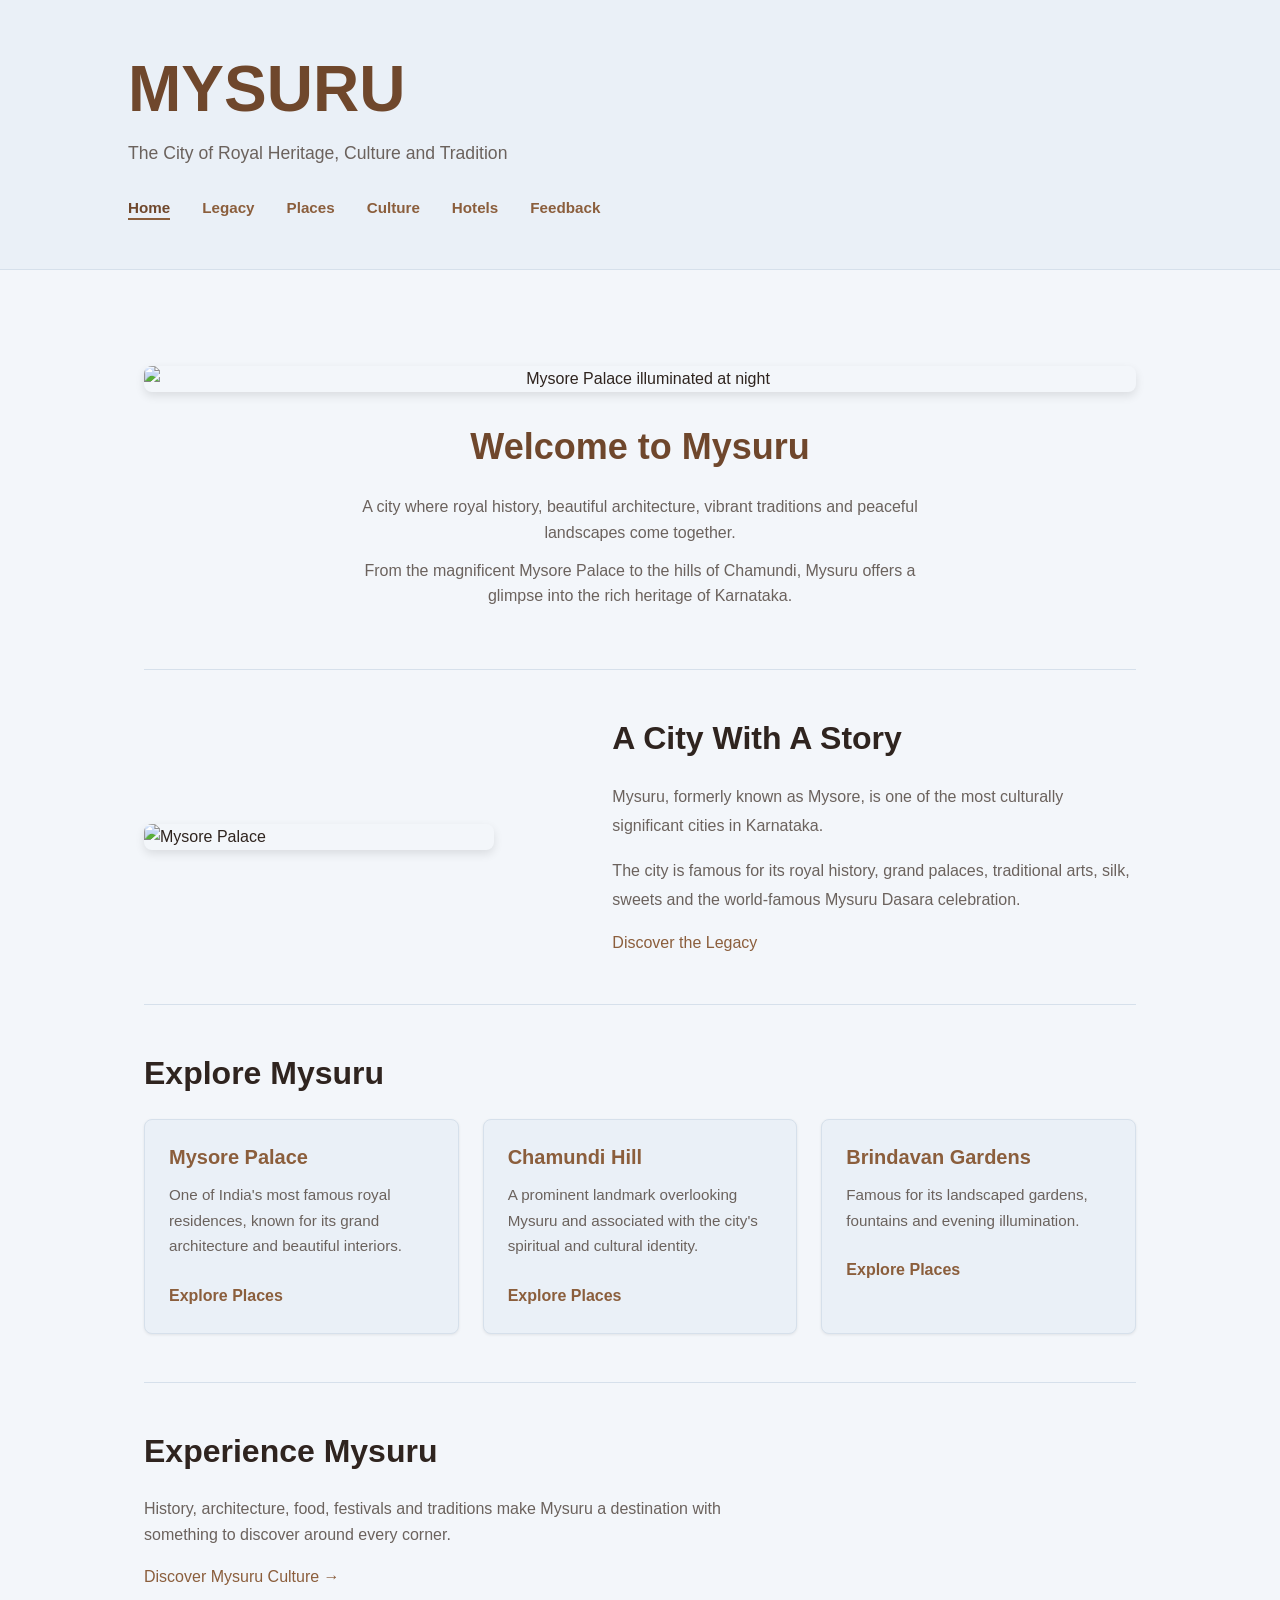
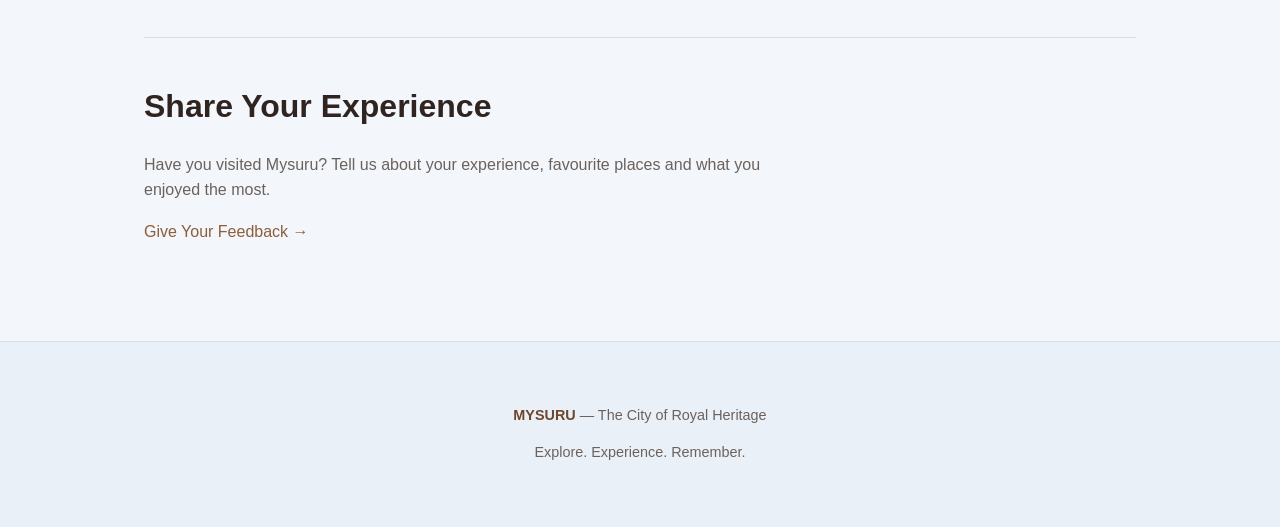
==== index.html @ b96c1b24 "Add Mysuru website" ====
<!DOCTYPE html>
<html lang="en">

<head>
    <meta charset="UTF-8">
    <meta name="viewport" content="width=device-width, initial-scale=1.0">

    <title>Mysuru | The City of Royal Heritage</title>

    <meta name="description"
        content="Discover Mysuru, its royal heritage, magnificent landmarks, rich culture and famous attractions.">

    <link rel="stylesheet" href="style.css">
</head>

<body class="page-home">

    <a href="#main-content" class="skip-link">
        Skip to main content
    </a>

    <header>

        <h1>MYSURU</h1>

        <p>
            The City of Royal Heritage, Culture and Tradition
        </p>

        <nav>
            <ul>
                <li><a href="index.html">Home</a></li>
                <li><a href="legacy.html">Legacy</a></li>
                <li><a href="places.html">Places</a></li>
                <li><a href="culture.html">Culture</a></li>
                <li><a href="hotels.html">Hotels</a></li>
                <li><a href="feedback.html">Feedback</a></li>
            </ul>
        </nav>

    </header>


    <main id="main-content">

        <section id="hero">

            <img src="images/mysuru-palace.jpeg"
                alt="Mysore Palace illuminated at night">

            <h2>Welcome to Mysuru</h2>

            <p>
                A city where royal history, beautiful architecture,
                vibrant traditions and peaceful landscapes come together.
            </p>

            <p>
                From the magnificent Mysore Palace to the hills of
                Chamundi, Mysuru offers a glimpse into the rich heritage
                of Karnataka.
            </p>

        </section>


        <section id="about">

            <img src="images/mysuru-palace.jpeg"
                alt="Mysore Palace">

            <div>

                <h2>A City With A Story</h2>

                <p>
                    Mysuru, formerly known as Mysore, is one of the most
                    culturally significant cities in Karnataka.
                </p>

                <p>
                    The city is famous for its royal history, grand
                    palaces, traditional arts, silk, sweets and the
                    world-famous Mysuru Dasara celebration.
                </p>

                <a href="legacy.html">
                    Discover the Legacy
                </a>

            </div>

        </section>


        <section id="places">

            <h2>Explore Mysuru</h2>

            <div id="projects">

                <article>

                    <h3>Mysore Palace</h3>

                    <p>
                        One of India's most famous royal residences,
                        known for its grand architecture and beautiful
                        interiors.
                    </p>

                    <a href="places.html">
                        Explore Places
                    </a>

                </article>


                <article>

                    <h3>Chamundi Hill</h3>

                    <p>
                        A prominent landmark overlooking Mysuru and
                        associated with the city's spiritual and cultural
                        identity.
                    </p>

                    <a href="places.html">
                        Explore Places
                    </a>

                </article>


                <article>

                    <h3>Brindavan Gardens</h3>

                    <p>
                        Famous for its landscaped gardens, fountains and
                        evening illumination.
                    </p>

                    <a href="places.html">
                        Explore Places
                    </a>

                </article>

            </div>

        </section>


        <section>

            <h2>Experience Mysuru</h2>

            <p>
                History, architecture, food, festivals and traditions
                make Mysuru a destination with something to discover
                around every corner.
            </p>

            <a href="culture.html">
                Discover Mysuru Culture →
            </a>

        </section>


        <section>

            <h2>Share Your Experience</h2>

            <p>
                Have you visited Mysuru? Tell us about your experience,
                favourite places and what you enjoyed the most.
            </p>

            <a href="feedback.html">
                Give Your Feedback →
            </a>

        </section>

    </main>


    <footer>

        <p>
            <strong>MYSURU</strong> — The City of Royal Heritage
        </p>

        <p>
            Explore. Experience. Remember.
        </p>

    </footer>

</body>

</html>
---- style.css ----
:root {
    --ink: #2f241f;
    --muted: #6b625d;
    --paper: #ffffff;
    --wash: #faf7f2;

    --accent: #8b5e3c;
    --accent-dark: #6f472c;
    --accent-light: #c89b6d;

    --highlight: #b8860b;

    --line: #e5ddd5;

    --radius: 8px;
    --space: 1rem;

    --shadow-sm: 0 1px 3px rgba(0, 0, 0, 0.08);
    --shadow-md: 0 4px 10px rgba(0, 0, 0, 0.10);

    --transition: all 200ms ease-in-out;
}


/* ------------------------------
   BASIC RESET
------------------------------ */

*,
*::before,
*::after {
    box-sizing: border-box;
}


body {
    margin: 0;

    font-family: -apple-system, BlinkMacSystemFont,
        "Segoe UI", Roboto, "Helvetica Neue", Arial, sans-serif;

    font-size: 1rem;
    line-height: 1.6;

    color: var(--ink);
    background-color: var(--page-bg, var(--paper));
}


.page-home {
    --page-bg: #f3f6fa;
    --wash: #eaf0f7;
    --line: #d6e0eb;
}


.page-legacy {
    --page-bg: #fbf4e8;
    --wash: #f3e6cd;
    --line: #e5d4b6;
}


.page-places {
    --page-bg: #eff7f1;
    --wash: #e1efe4;
    --line: #cfe1d4;
}


.page-culture {
    --page-bg: #fbf0f3;
    --wash: #f6e3e9;
    --line: #e9ccd5;
}


.page-hotels {
    --page-bg: #eef6f8;
    --wash: #dfedf1;
    --line: #c9dfe5;
}


/* ------------------------------
   HEADINGS
------------------------------ */

h1,
h2,
h3 {
    margin: 0;
    font-weight: 700;
    line-height: 1.3;
}


h1 {
    font-size: clamp(2.5rem, 8vw, 4rem);
    margin-bottom: 0.5rem;
}


h2 {
    font-size: 2rem;
    margin-bottom: 1.5rem;
}


h3 {
    font-size: 1.25rem;
    margin-bottom: 0.75rem;
}


/* ------------------------------
   LINKS
------------------------------ */

a {
    color: var(--accent);
    text-decoration: none;

    transition: var(--transition);
}


a:hover {
    color: var(--accent-dark);
    text-decoration: underline;
    text-underline-offset: 4px;
}


/* ------------------------------
   IMAGES
------------------------------ */

img {
    max-width: 100%;
    height: auto;
    display: block;

    border-radius: var(--radius);
}


/* ------------------------------
   SKIP LINK
------------------------------ */

.skip-link {
    position: absolute;

    top: -4rem;
    left: var(--space);

    padding: 0.75rem 1rem;

    color: var(--paper);
    background-color: var(--ink);

    border-radius: var(--radius);
}


.skip-link:focus {
    top: var(--space);
}


/* ------------------------------
   HEADER
------------------------------ */

header {
    padding: 3rem max(var(--space), calc((100% - 64rem) / 2));

    background-color: var(--wash);

    border-bottom: 1px solid var(--line);
}


header h1 {
    color: var(--accent-dark);
}


header > p {
    max-width: 60ch;

    margin: 0.5rem 0 0;

    color: var(--muted);
    font-size: 1.1rem;
}


/* ------------------------------
   NAVIGATION
------------------------------ */

nav ul {
    display: flex;
    flex-wrap: wrap;

    gap: 1rem 2rem;

    margin: 1.75rem 0 0;
    padding: 0;

    list-style: none;
}


nav a {
    font-weight: 600;
    font-size: 0.95rem;

    position: relative;
}


nav a::after {
    content: "";

    position: absolute;

    bottom: -4px;
    left: 0;

    width: 0;
    height: 2px;

    background-color: var(--accent);

    transition: width 200ms ease-in-out;
}


nav a:hover::after {
    width: 100%;
}


.page-home nav a[href="index.html"],
.page-legacy nav a[href="legacy.html"],
.page-places nav a[href="places.html"],
.page-culture nav a[href="culture.html"],
.page-hotels nav a[href="hotels.html"] {
    color: var(--accent-dark);
    font-weight: 700;
}


.page-home nav a[href="index.html"]::after,
.page-legacy nav a[href="legacy.html"]::after,
.page-places nav a[href="places.html"]::after,
.page-culture nav a[href="culture.html"]::after,
.page-hotels nav a[href="hotels.html"]::after {
    width: 100%;
}


/* ------------------------------
   MAIN
------------------------------ */

main {
    max-width: 64rem;

    margin: 0 auto;

    padding: 3rem var(--space);
}


/* ------------------------------
   SECTIONS
------------------------------ */

section {
    padding: 3rem 0;

    border-bottom: 1px solid var(--line);
}


section:last-child {
    border-bottom: none;
}


section > p {
    max-width: 70ch;
    color: var(--muted);
}


/* ------------------------------
   HERO
------------------------------ */

#hero {
    text-align: center;
}


#hero img {
    width: 100%;
    max-height: 420px;

    object-fit: cover;

    margin-bottom: 2rem;

    box-shadow: var(--shadow-md);
}


#hero h2 {
    color: var(--accent-dark);
    font-size: 2.25rem;
}


#hero p {
    max-width: 65ch;

    margin: 0.75rem auto;

    color: var(--muted);
}


.page-intro {
    max-width: 70ch;
    margin: 0 0 1.5rem;
    color: var(--muted);
}


strong {
    color: var(--accent-dark);
}


/* ------------------------------
   ABOUT / LEGACY
------------------------------ */

#about {
    display: grid;

    grid-template-columns: 1fr 1.2fr;

    gap: 2rem;

    align-items: center;
}


#about img {
    width: 100%;
    max-width: 350px;

    box-shadow: var(--shadow-md);
}


#about p {
    color: var(--muted);

    line-height: 1.8;
}


/* ------------------------------
   CONTENT CARDS
------------------------------ */

#projects {
    display: grid;

    gap: 1.5rem;

    grid-template-columns:
        repeat(auto-fit, minmax(220px, 1fr));
}


article {
    padding: 1.5rem;

    background-color: var(--wash);

    border: 1px solid var(--line);

    border-radius: var(--radius);

    box-shadow: var(--shadow-sm);

    transition: var(--transition);
}


article:hover {
    border-color: var(--accent-light);

    box-shadow: var(--shadow-md);

    transform: translateY(-2px);
}


article img {
    width: 100%;
    height: 180px;

    object-fit: cover;

    margin-bottom: 1rem;
}


article h3 {
    color: var(--accent);
}


article p {
    color: var(--muted);

    font-size: 0.95rem;

    line-height: 1.7;

    margin: 0.75rem 0;
}


article a {
    display: inline-block;

    margin-top: 0.75rem;

    font-weight: 600;
}


/* ------------------------------
   SKILLS / MORE PLACES
------------------------------ */

#skills ul {
    display: grid;

    grid-template-columns:
        repeat(auto-fit, minmax(180px, 1fr));

    gap: 1rem;

    margin: 0;
    padding: 0;

    list-style: none;
}


#skills li {
    padding: 1rem;

    text-align: center;

    font-weight: 600;

    background-color: var(--wash);

    border: 1px solid var(--line);

    border-radius: var(--radius);

    transition: var(--transition);
}


#skills li:hover {
    background-color: #f5eee7;

    border-color: var(--accent);

    box-shadow: var(--shadow-sm);
}


/* ------------------------------
   STATUS
------------------------------ */

.status {
    display: inline-block;

    padding: 0.25rem 0.75rem;

    color: var(--paper);

    background-color: var(--accent);

    border-radius: var(--radius);

    font-size: 0.85rem;

    font-weight: 600;
}


.photo-credit {
    margin-top: 1rem;
    font-size: 0.8rem;
}


/* ------------------------------
   TABLE
------------------------------ */

.table-wrap {
    overflow-x: auto;

    border: 1px solid var(--line);

    border-radius: var(--radius);
}


table {
    width: 100%;

    border-collapse: collapse;
}


caption {
    padding: 1rem;

    text-align: left;

    font-weight: 700;

    color: var(--ink);
}


th,
td {
    padding: 1rem;

    text-align: left;

    border-bottom: 1px solid var(--line);
}


th {
    background-color: var(--wash);

    font-weight: 700;
}


tbody tr:hover {
    background-color: #faf5ef;
}


/* ------------------------------
   FOCUS
------------------------------ */

:focus-visible {
    outline: 3px solid var(--accent-light);

    outline-offset: 3px;
}


/* ------------------------------
   FOOTER
------------------------------ */

footer {
    padding: 3rem var(--space);

    text-align: center;

    color: var(--muted);

    background-color: var(--wash);

    border-top: 1px solid var(--line);

    font-size: 0.9rem;
}


footer strong {
    color: var(--accent-dark);
}


/* ------------------------------
   MOBILE
------------------------------ */

@media (max-width: 768px) {

    header {
        padding: 2rem var(--space);
    }


    nav ul {
        gap: 0.75rem 1.25rem;

        margin-top: 1rem;
    }


    main {
        padding: 2rem var(--space);
    }


    section {
        padding: 2rem 0;
    }


    h1 {
        font-size: 2.5rem;
    }


    h2 {
        font-size: 1.6rem;
    }


    #about {
        grid-template-columns: 1fr;
    }


    #about img {
        max-width: 100%;
    }


    #hero h2 {
        font-size: 1.8rem;
    }


    article {
        padding: 1.25rem;
    }


    #skills ul {
        grid-template-columns: 1fr;
    }


    th,
    td {
        padding: 0.75rem;

        font-size: 0.9rem;
    }
}
/* ------------------------------
   FEEDBACK FORM
------------------------------ */

form {
    max-width: 600px;
    margin-top: 2rem;
}

label {
    display: block;
    margin-top: 1rem;
    margin-bottom: 0.5rem;
    font-weight: 600;
}

input,
textarea,
select {
    width: 100%;
    padding: 0.75rem;
    font-family: inherit;
    font-size: 1rem;

    border: 1px solid var(--line);
    border-radius: var(--radius);
    background-color: var(--paper);
}

textarea {
    height: 150px;
    resize: vertical;
}

button {
    margin-top: 1.5rem;
    padding: 0.75rem 1.5rem;

    color: var(--paper);
    background-color: var(--accent);

    border: none;
    border-radius: var(--radius);

    font-size: 1rem;
    font-weight: 600;

    cursor: pointer;
}

button:hover {
    background-color: var(--accent-dark);
}
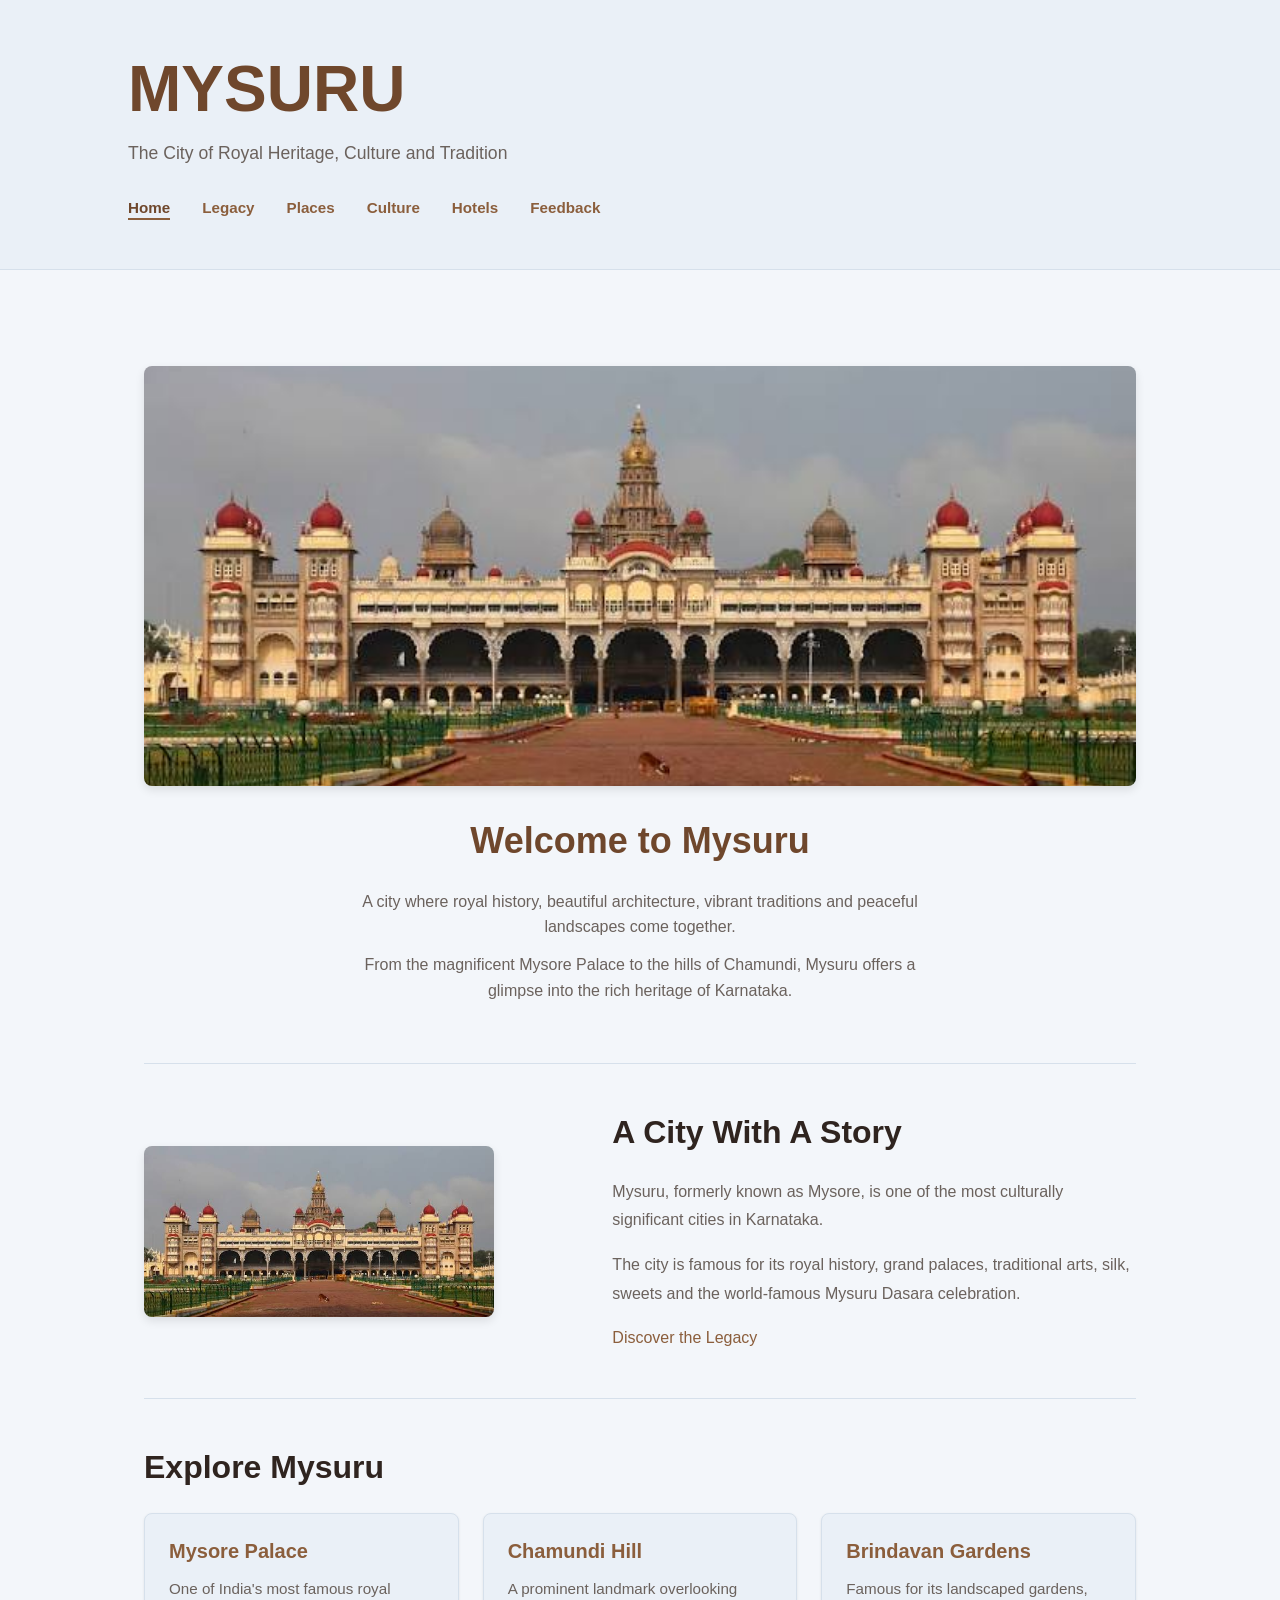
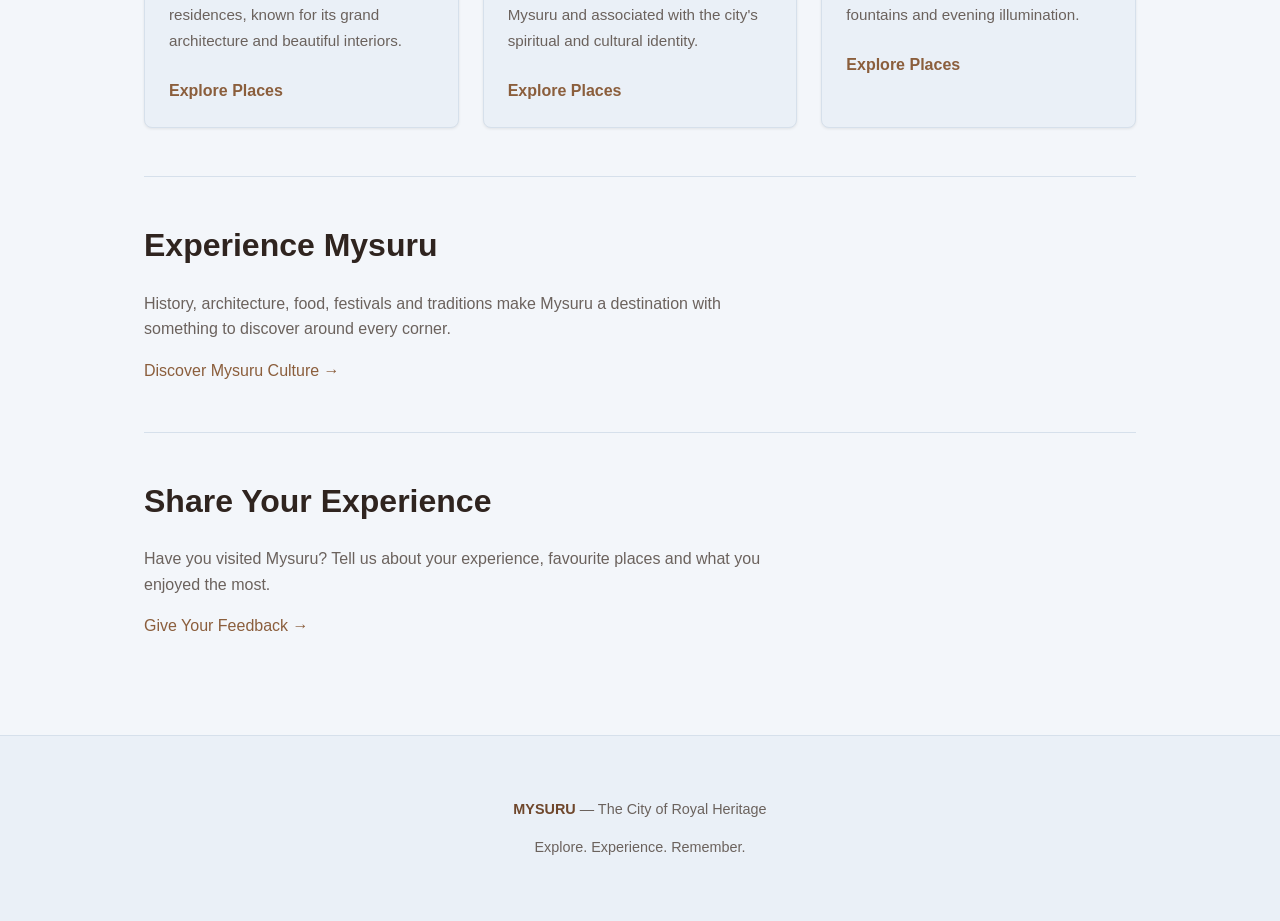
==== commit 2fbe3e2b: "Fix image paths" ====
--- a/index.html
+++ b/index.html
@@ -43,9 +43,9 @@
 
     <main id="main-content">
 
-        <section id="hero">
-
-            <img src="images/mysuru-palace.jpeg"
+        <section id="hero"> 
+
+            <img src="IMAGES/mysuru-palace.jpeg"
                 alt="Mysore Palace illuminated at night">
 
             <h2>Welcome to Mysuru</h2>
@@ -66,7 +66,7 @@
 
         <section id="about">
 
-            <img src="images/mysuru-palace.jpeg"
+            <img src="IMAGES/mysuru-palace.jpeg"
                 alt="Mysore Palace">
 
             <div>
